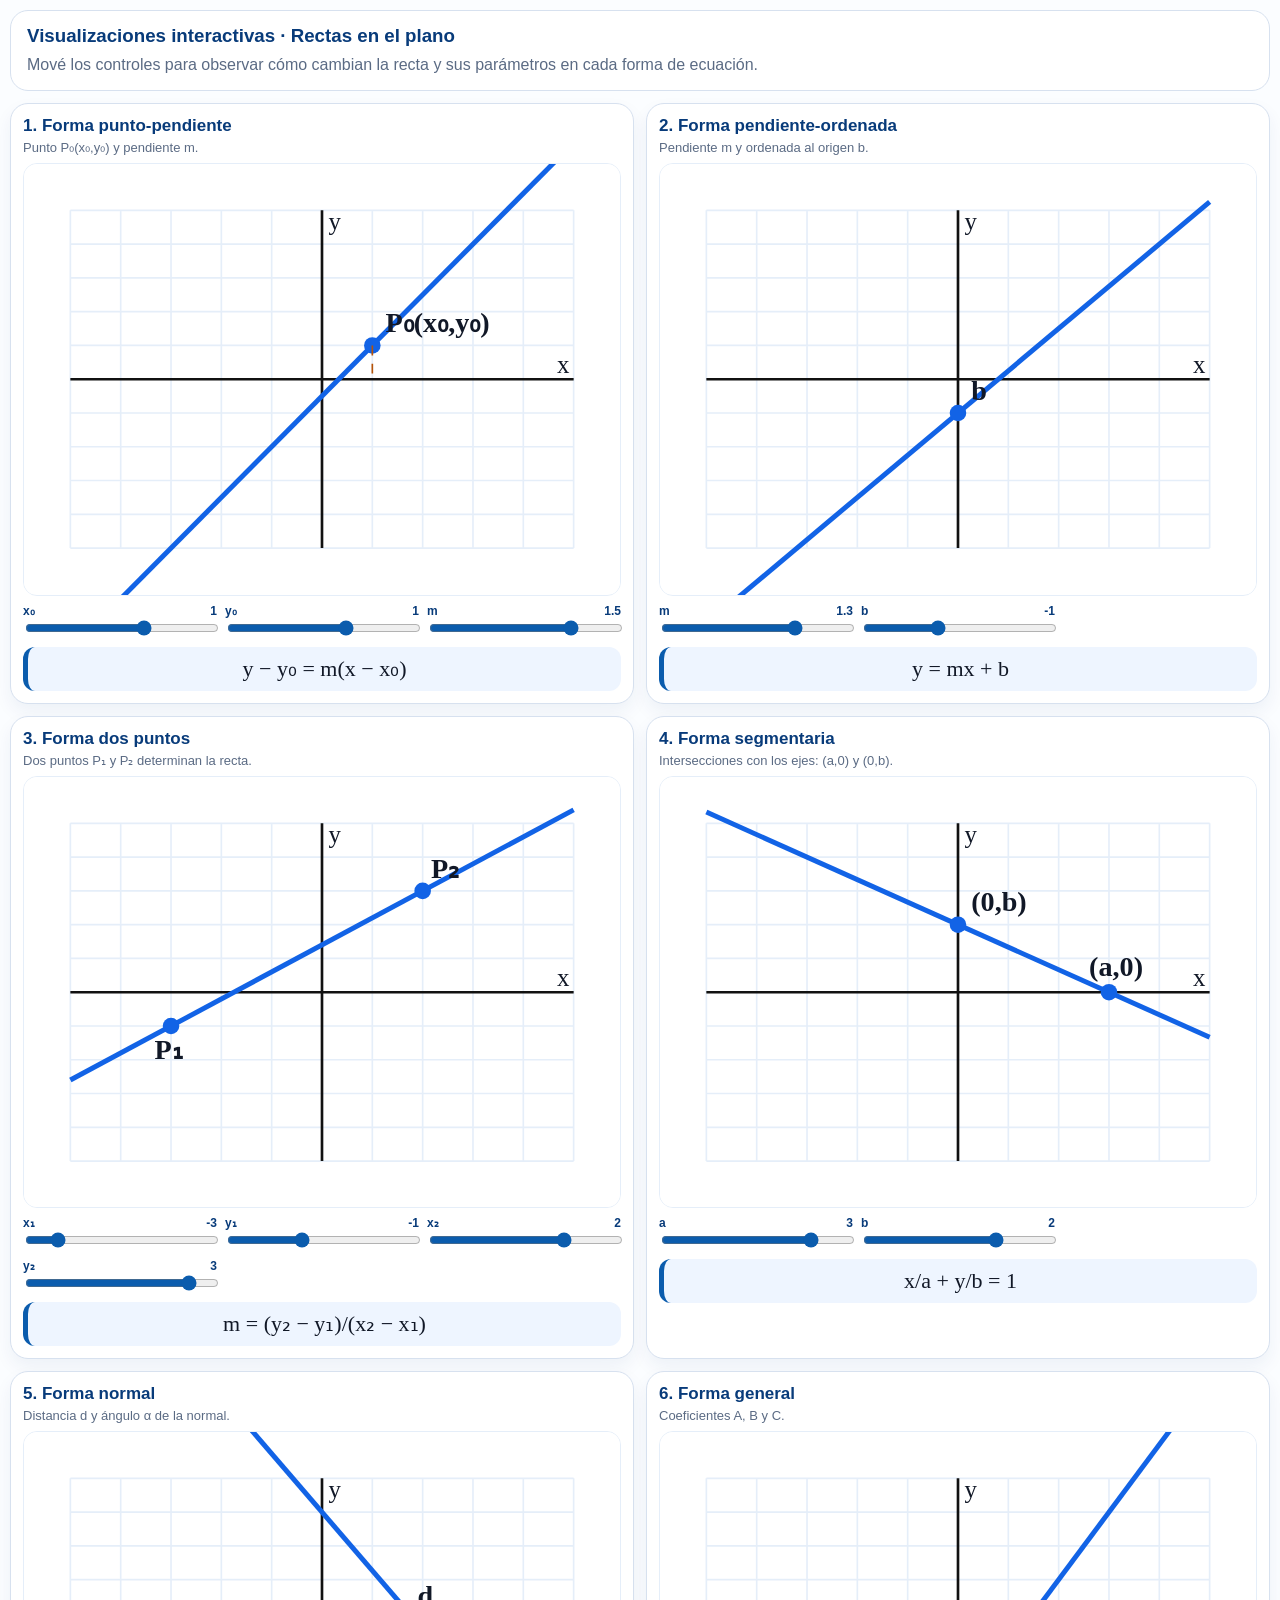
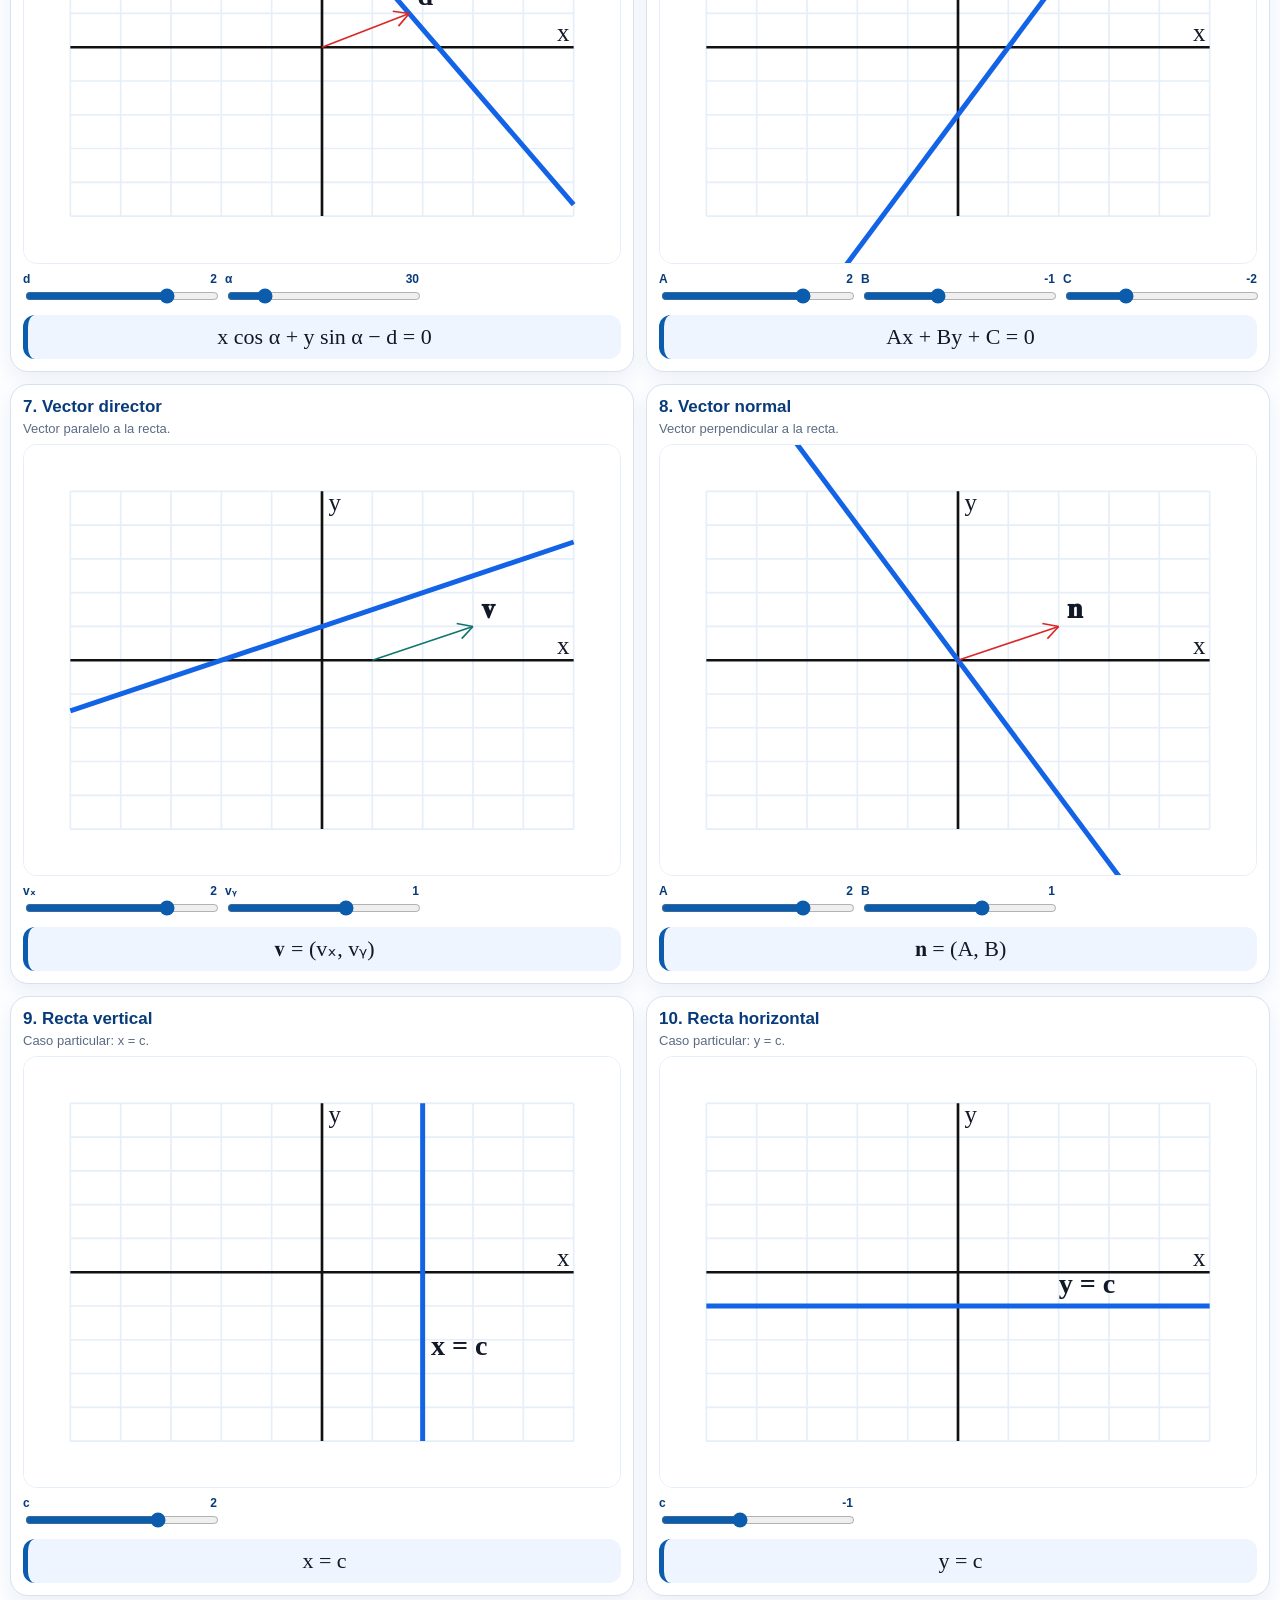
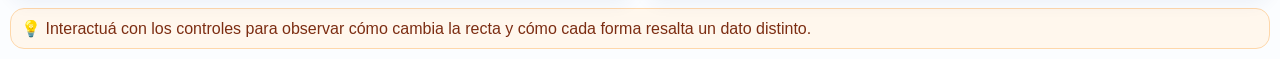
==== rectas_visual_embed.html @ 921d358c "Add files via upload" ====
<!DOCTYPE html>
<html lang="es">
<head>
<meta charset="UTF-8" />
<meta name="viewport" content="width=device-width, initial-scale=1" />
<title>Visualizaciones · Rectas en el plano</title>
<style>
  :root{--blue:#0b5cad;--blue2:#083b7a;--line:#d7e1ef;--soft:#eef5ff;--text:#172033;--muted:#5b6b84;--orange:#b45309;--green:#0f766e;--red:#dc2626}
  *{box-sizing:border-box}
  body{margin:0;background:#fbfdff;color:var(--text);font-family:"Segoe UI",Arial,sans-serif}
  .wrap{padding:10px}
  .intro{background:white;border:1px solid var(--line);border-radius:18px;padding:14px 16px;margin-bottom:12px}
  .intro h3{margin:0 0 6px;color:var(--blue2)}
  .intro p{margin:0;color:var(--muted);line-height:1.45}
  .grid{display:grid;grid-template-columns:repeat(2,minmax(0,1fr));gap:12px}
  .card{background:white;border:1px solid var(--line);border-radius:18px;padding:12px;box-shadow:0 8px 18px rgba(8,59,122,.06)}
  .card h4{margin:0 0 4px;color:var(--blue2);font-size:17px}
  .card p{margin:0 0 8px;color:var(--muted);font-size:13px}
  svg{width:100%;height:auto;display:block;border:1px solid #e5eef9;border-radius:14px;background:white}
  .formula{background:var(--soft);border-left:5px solid var(--blue);border-radius:12px;padding:9px;margin-top:8px;text-align:center;font-family:"Cambria Math",Georgia,serif;font-size:22px;color:#111827}
  .controls{display:grid;grid-template-columns:repeat(3,minmax(0,1fr));gap:8px;margin-top:8px}
  .control{font-size:12px;color:var(--blue2);font-weight:700}
  .control label{display:flex;justify-content:space-between;gap:6px}
  input[type=range]{width:100%;accent-color:var(--blue)}
  .note{margin-top:12px;background:#fff7ed;border:1px solid #fed7aa;border-radius:14px;padding:10px;color:#7c2d12}
  .axis{stroke:#111;stroke-width:1.6}
  .gridline{stroke:#e5eef9;stroke-width:1}
  .line{stroke:#1263e6;stroke-width:3}
  .dash{stroke-dasharray:6 5}
  .pt{fill:#1263e6}
  .orange{stroke:var(--orange);fill:var(--orange)}
  .green{stroke:var(--green);fill:var(--green)}
  .red{stroke:var(--red);fill:var(--red)}
  text{font-family:"Cambria Math",Georgia,serif;font-size:15px;fill:#111827}
  .label{font-weight:700;font-size:17px}
  @media(max-width:850px){.grid{grid-template-columns:1fr}.controls{grid-template-columns:1fr 1fr}}
</style>
</head>
<body>
<div class="wrap">
  <div class="intro">
    <h3>Visualizaciones interactivas · Rectas en el plano</h3>
    <p>Mové los controles para observar cómo cambian la recta y sus parámetros en cada forma de ecuación.</p>
  </div>

  <div class="grid">
    <div class="card" data-kind="pointSlope">
      <h4>1. Forma punto-pendiente</h4><p>Punto P₀(x₀,y₀) y pendiente m.</p>
      <svg viewBox="0 0 360 260"></svg>
      <div class="controls">
        <div class="control"><label>x₀ <span data-val="x0"></span></label><input data-var="x0" type="range" min="-4" max="4" step="0.5" value="1"></div>
        <div class="control"><label>y₀ <span data-val="y0"></span></label><input data-var="y0" type="range" min="-4" max="4" step="0.5" value="1"></div>
        <div class="control"><label>m <span data-val="m"></span></label><input data-var="m" type="range" min="-3" max="3" step="0.25" value="1.5"></div>
      </div>
      <div class="formula">y − y₀ = m(x − x₀)</div>
    </div>

    <div class="card" data-kind="slopeIntercept">
      <h4>2. Forma pendiente-ordenada</h4><p>Pendiente m y ordenada al origen b.</p>
      <svg viewBox="0 0 360 260"></svg>
      <div class="controls">
        <div class="control"><label>m <span data-val="m"></span></label><input data-var="m" type="range" min="-3" max="3" step="0.25" value="1.2"></div>
        <div class="control"><label>b <span data-val="b"></span></label><input data-var="b" type="range" min="-4" max="4" step="0.5" value="-1"></div>
      </div>
      <div class="formula">y = mx + b</div>
    </div>

    <div class="card" data-kind="twoPoints">
      <h4>3. Forma dos puntos</h4><p>Dos puntos P₁ y P₂ determinan la recta.</p>
      <svg viewBox="0 0 360 260"></svg>
      <div class="controls">
        <div class="control"><label>x₁ <span data-val="x1"></span></label><input data-var="x1" type="range" min="-4" max="3" step="0.5" value="-3"></div>
        <div class="control"><label>y₁ <span data-val="y1"></span></label><input data-var="y1" type="range" min="-4" max="4" step="0.5" value="-1"></div>
        <div class="control"><label>x₂ <span data-val="x2"></span></label><input data-var="x2" type="range" min="-3" max="4" step="0.5" value="2"></div>
        <div class="control"><label>y₂ <span data-val="y2"></span></label><input data-var="y2" type="range" min="-4" max="4" step="0.5" value="3"></div>
      </div>
      <div class="formula">m = (y₂ − y₁)/(x₂ − x₁)</div>
    </div>

    <div class="card" data-kind="intercepts">
      <h4>4. Forma segmentaria</h4><p>Intersecciones con los ejes: (a,0) y (0,b).</p>
      <svg viewBox="0 0 360 260"></svg>
      <div class="controls">
        <div class="control"><label>a <span data-val="a"></span></label><input data-var="a" type="range" min="-5" max="5" step="0.5" value="3"></div>
        <div class="control"><label>b <span data-val="b"></span></label><input data-var="b" type="range" min="-5" max="5" step="0.5" value="2"></div>
      </div>
      <div class="formula">x/a + y/b = 1</div>
    </div>

    <div class="card" data-kind="normal">
      <h4>5. Forma normal</h4><p>Distancia d y ángulo α de la normal.</p>
      <svg viewBox="0 0 360 260"></svg>
      <div class="controls">
        <div class="control"><label>d <span data-val="d"></span></label><input data-var="d" type="range" min="-4" max="4" step="0.5" value="2"></div>
        <div class="control"><label>α <span data-val="alpha"></span></label><input data-var="alpha" type="range" min="0" max="180" step="5" value="30"></div>
      </div>
      <div class="formula">x cos α + y sin α − d = 0</div>
    </div>

    <div class="card" data-kind="general">
      <h4>6. Forma general</h4><p>Coeficientes A, B y C.</p>
      <svg viewBox="0 0 360 260"></svg>
      <div class="controls">
        <div class="control"><label>A <span data-val="A"></span></label><input data-var="A" type="range" min="-4" max="4" step="0.5" value="2"></div>
        <div class="control"><label>B <span data-val="B"></span></label><input data-var="B" type="range" min="-4" max="4" step="0.5" value="-1"></div>
        <div class="control"><label>C <span data-val="C"></span></label><input data-var="C" type="range" min="-5" max="5" step="0.5" value="-2"></div>
      </div>
      <div class="formula">Ax + By + C = 0</div>
    </div>

    <div class="card" data-kind="director">
      <h4>7. Vector director</h4><p>Vector paralelo a la recta.</p>
      <svg viewBox="0 0 360 260"></svg>
      <div class="controls">
        <div class="control"><label>vₓ <span data-val="vx"></span></label><input data-var="vx" type="range" min="-4" max="4" step="0.5" value="2"></div>
        <div class="control"><label>vᵧ <span data-val="vy"></span></label><input data-var="vy" type="range" min="-4" max="4" step="0.5" value="1"></div>
      </div>
      <div class="formula">𝐯 = (vₓ, vᵧ)</div>
    </div>

    <div class="card" data-kind="normalVector">
      <h4>8. Vector normal</h4><p>Vector perpendicular a la recta.</p>
      <svg viewBox="0 0 360 260"></svg>
      <div class="controls">
        <div class="control"><label>A <span data-val="A"></span></label><input data-var="A" type="range" min="-4" max="4" step="0.5" value="2"></div>
        <div class="control"><label>B <span data-val="B"></span></label><input data-var="B" type="range" min="-4" max="4" step="0.5" value="1"></div>
      </div>
      <div class="formula">𝐧 = (A, B)</div>
    </div>

    <div class="card" data-kind="vertical">
      <h4>9. Recta vertical</h4><p>Caso particular: x = c.</p>
      <svg viewBox="0 0 360 260"></svg>
      <div class="controls">
        <div class="control"><label>c <span data-val="c"></span></label><input data-var="c" type="range" min="-5" max="5" step="0.5" value="2"></div>
      </div>
      <div class="formula">x = c</div>
    </div>

    <div class="card" data-kind="horizontal">
      <h4>10. Recta horizontal</h4><p>Caso particular: y = c.</p>
      <svg viewBox="0 0 360 260"></svg>
      <div class="controls">
        <div class="control"><label>c <span data-val="c"></span></label><input data-var="c" type="range" min="-5" max="5" step="0.5" value="-1"></div>
      </div>
      <div class="formula">y = c</div>
    </div>
  </div>

  <div class="note">💡 Interactuá con los controles para observar cómo cambia la recta y cómo cada forma resalta un dato distinto.</div>
</div>

<script>
(() => {
  const W = 360, H = 260;
  const view = { xmin:-5, xmax:5, ymin:-5, ymax:5, pad:28 };
  const cards = [...document.querySelectorAll(".card")];

  function val(card, name){ return Number(card.querySelector(`[data-var="${name}"]`)?.value || 0); }
  function fmt(n){ const r = Math.round(n*100)/100; return Number.isInteger(r) ? String(r) : r.toFixed(1); }
  function P(x,y){
    const w = W - 2*view.pad, h = H - 2*view.pad;
    return { x:view.pad+(x-view.xmin)/(view.xmax-view.xmin)*w, y:view.pad+(view.ymax-y)/(view.ymax-view.ymin)*h };
  }
  function lineEl(x1,y1,x2,y2, cls="line", dash=false){
    const el = document.createElementNS("http://www.w3.org/2000/svg","line");
    el.setAttribute("x1",x1); el.setAttribute("y1",y1); el.setAttribute("x2",x2); el.setAttribute("y2",y2);
    el.setAttribute("class", cls + (dash ? " dash" : ""));
    return el;
  }
  function textEl(x,y,t,cls=""){
    const el = document.createElementNS("http://www.w3.org/2000/svg","text");
    el.setAttribute("x",x); el.setAttribute("y",y); if(cls) el.setAttribute("class",cls); el.textContent=t; return el;
  }
  function circleEl(x,y,r=5,cls="pt"){
    const el = document.createElementNS("http://www.w3.org/2000/svg","circle");
    el.setAttribute("cx",x); el.setAttribute("cy",y); el.setAttribute("r",r); el.setAttribute("class",cls); return el;
  }
  function pathLineFromMB(m,b){
    const x1=view.xmin, y1=m*x1+b, x2=view.xmax, y2=m*x2+b;
    return [P(x1,y1), P(x2,y2)];
  }
  function pathGeneral(A,B,C){
    if(Math.abs(A)<0.001 && Math.abs(B)<0.001) return [P(-5,0),P(5,0)];
    if(Math.abs(B)>0.001) return pathLineFromMB(-A/B, -C/B);
    const x = -C/A; return [P(x,view.ymin), P(x,view.ymax)];
  }
  function drawBase(svg){
    svg.innerHTML = "";
    const bg = document.createElementNS("http://www.w3.org/2000/svg","rect");
    bg.setAttribute("width",W); bg.setAttribute("height",H); bg.setAttribute("fill","white"); svg.appendChild(bg);
    for(let i=-5;i<=5;i++){
      const a=P(i,view.ymin), b=P(i,view.ymax); svg.appendChild(lineEl(a.x,a.y,b.x,b.y,"gridline"));
      const c=P(view.xmin,i), d=P(view.xmax,i); svg.appendChild(lineEl(c.x,c.y,d.x,d.y,"gridline"));
    }
    const x0=P(view.xmin,0), x1=P(view.xmax,0), y0=P(0,view.ymin), y1=P(0,view.ymax);
    svg.appendChild(lineEl(x0.x,x0.y,x1.x,x1.y,"axis"));
    svg.appendChild(lineEl(y0.x,y0.y,y1.x,y1.y,"axis"));
    svg.appendChild(textEl(x1.x-10,x1.y-4,"x"));
    svg.appendChild(textEl(y1.x+4,y1.y+12,"y"));
  }
  function drawArrow(svg, p1, p2, cls="green"){
    svg.appendChild(lineEl(p1.x,p1.y,p2.x,p2.y,cls));
    const ang=Math.atan2(p2.y-p1.y,p2.x-p1.x), len=10;
    const a1={x:p2.x-len*Math.cos(ang-.5),y:p2.y-len*Math.sin(ang-.5)};
    const a2={x:p2.x-len*Math.cos(ang+.5),y:p2.y-len*Math.sin(ang+.5)};
    svg.appendChild(lineEl(a1.x,a1.y,p2.x,p2.y,cls));
    svg.appendChild(lineEl(a2.x,a2.y,p2.x,p2.y,cls));
  }
  function updateValues(card){
    card.querySelectorAll("input").forEach(inp=>{
      const span = card.querySelector(`[data-val="${inp.dataset.var}"]`);
      if(span) span.textContent = fmt(Number(inp.value));
    });
  }
  function draw(card){
    updateValues(card);
    const svg = card.querySelector("svg");
    drawBase(svg);
    const kind = card.dataset.kind;
    let a,b,p,q,m;

    if(kind==="pointSlope"){
      const x0=val(card,"x0"), y0=val(card,"y0"); m=val(card,"m");
      [a,b]=pathLineFromMB(m,y0-m*x0); svg.appendChild(lineEl(a.x,a.y,b.x,b.y));
      p=P(x0,y0); svg.appendChild(circleEl(p.x,p.y)); svg.appendChild(textEl(p.x+8,p.y-8,"P₀(x₀,y₀)","label"));
      const px=P(x0,0); svg.appendChild(lineEl(p.x,p.y,px.x,px.y,"orange",true));
    }
    if(kind==="slopeIntercept"){
      m=val(card,"m"); const bb=val(card,"b"); [a,b]=pathLineFromMB(m,bb); svg.appendChild(lineEl(a.x,a.y,b.x,b.y));
      p=P(0,bb); svg.appendChild(circleEl(p.x,p.y)); svg.appendChild(textEl(p.x+8,p.y-8,"b","label"));
    }
    if(kind==="twoPoints"){
      const x1=val(card,"x1"), y1=val(card,"y1"), x2=val(card,"x2"), y2=val(card,"y2");
      if(Math.abs(x2-x1)<.01){ a=P(x1,-5); b=P(x1,5); } else { m=(y2-y1)/(x2-x1); [a,b]=pathLineFromMB(m,y1-m*x1); }
      svg.appendChild(lineEl(a.x,a.y,b.x,b.y)); p=P(x1,y1); q=P(x2,y2);
      svg.appendChild(circleEl(p.x,p.y)); svg.appendChild(circleEl(q.x,q.y)); svg.appendChild(textEl(p.x-10,p.y+20,"P₁","label")); svg.appendChild(textEl(q.x+5,q.y-8,"P₂","label"));
    }
    if(kind==="intercepts"){
      const aa=val(card,"a") || .5, bb=val(card,"b") || .5;
      [a,b]=pathLineFromMB(-bb/aa,bb); svg.appendChild(lineEl(a.x,a.y,b.x,b.y));
      p=P(aa,0); q=P(0,bb); svg.appendChild(circleEl(p.x,p.y)); svg.appendChild(circleEl(q.x,q.y)); svg.appendChild(textEl(p.x-12,p.y-10,"(a,0)","label")); svg.appendChild(textEl(q.x+8,q.y-8,"(0,b)","label"));
    }
    if(kind==="normal"){
      const d=val(card,"d"), alpha=val(card,"alpha")*Math.PI/180, A=Math.cos(alpha), B=Math.sin(alpha), C=-d;
      [a,b]=pathGeneral(A,B,C); svg.appendChild(lineEl(a.x,a.y,b.x,b.y));
      const O=P(0,0), N=P(A*d,B*d); drawArrow(svg,O,N,"red"); svg.appendChild(textEl(N.x+5,N.y-5,"d","label"));
    }
    if(kind==="general"){
      const A=val(card,"A"), B=val(card,"B"), C=val(card,"C"); [a,b]=pathGeneral(A,B,C); svg.appendChild(lineEl(a.x,a.y,b.x,b.y));
    }
    if(kind==="director"){
      const vx=val(card,"vx") || 1, vy=val(card,"vy"); [a,b]=pathLineFromMB(vy/vx,1); svg.appendChild(lineEl(a.x,a.y,b.x,b.y)); p=P(1,0); q=P(1+vx,vy); drawArrow(svg,p,q,"green"); svg.appendChild(textEl(q.x+5,q.y-5,"𝐯","label"));
    }
    if(kind==="normalVector"){
      const A=val(card,"A"), B=val(card,"B"); [a,b]=pathGeneral(A,B,0); svg.appendChild(lineEl(a.x,a.y,b.x,b.y)); p=P(0,0); q=P(A,B); drawArrow(svg,p,q,"red"); svg.appendChild(textEl(q.x+5,q.y-5,"𝐧","label"));
    }
    if(kind==="vertical"){
      const c=val(card,"c"); a=P(c,view.ymin); b=P(c,view.ymax); svg.appendChild(lineEl(a.x,a.y,b.x,b.y)); svg.appendChild(textEl(P(c,0).x+5,P(c,0).y+50,"x = c","label"));
    }
    if(kind==="horizontal"){
      const c=val(card,"c"); a=P(view.xmin,c); b=P(view.xmax,c); svg.appendChild(lineEl(a.x,a.y,b.x,b.y)); svg.appendChild(textEl(P(2,c).x,P(2,c).y-8,"y = c","label"));
    }
  }

  cards.forEach(card => {
    card.querySelectorAll("input").forEach(inp => inp.addEventListener("input", () => draw(card)));
    draw(card);
  });
})();
</script>
</body>
</html>
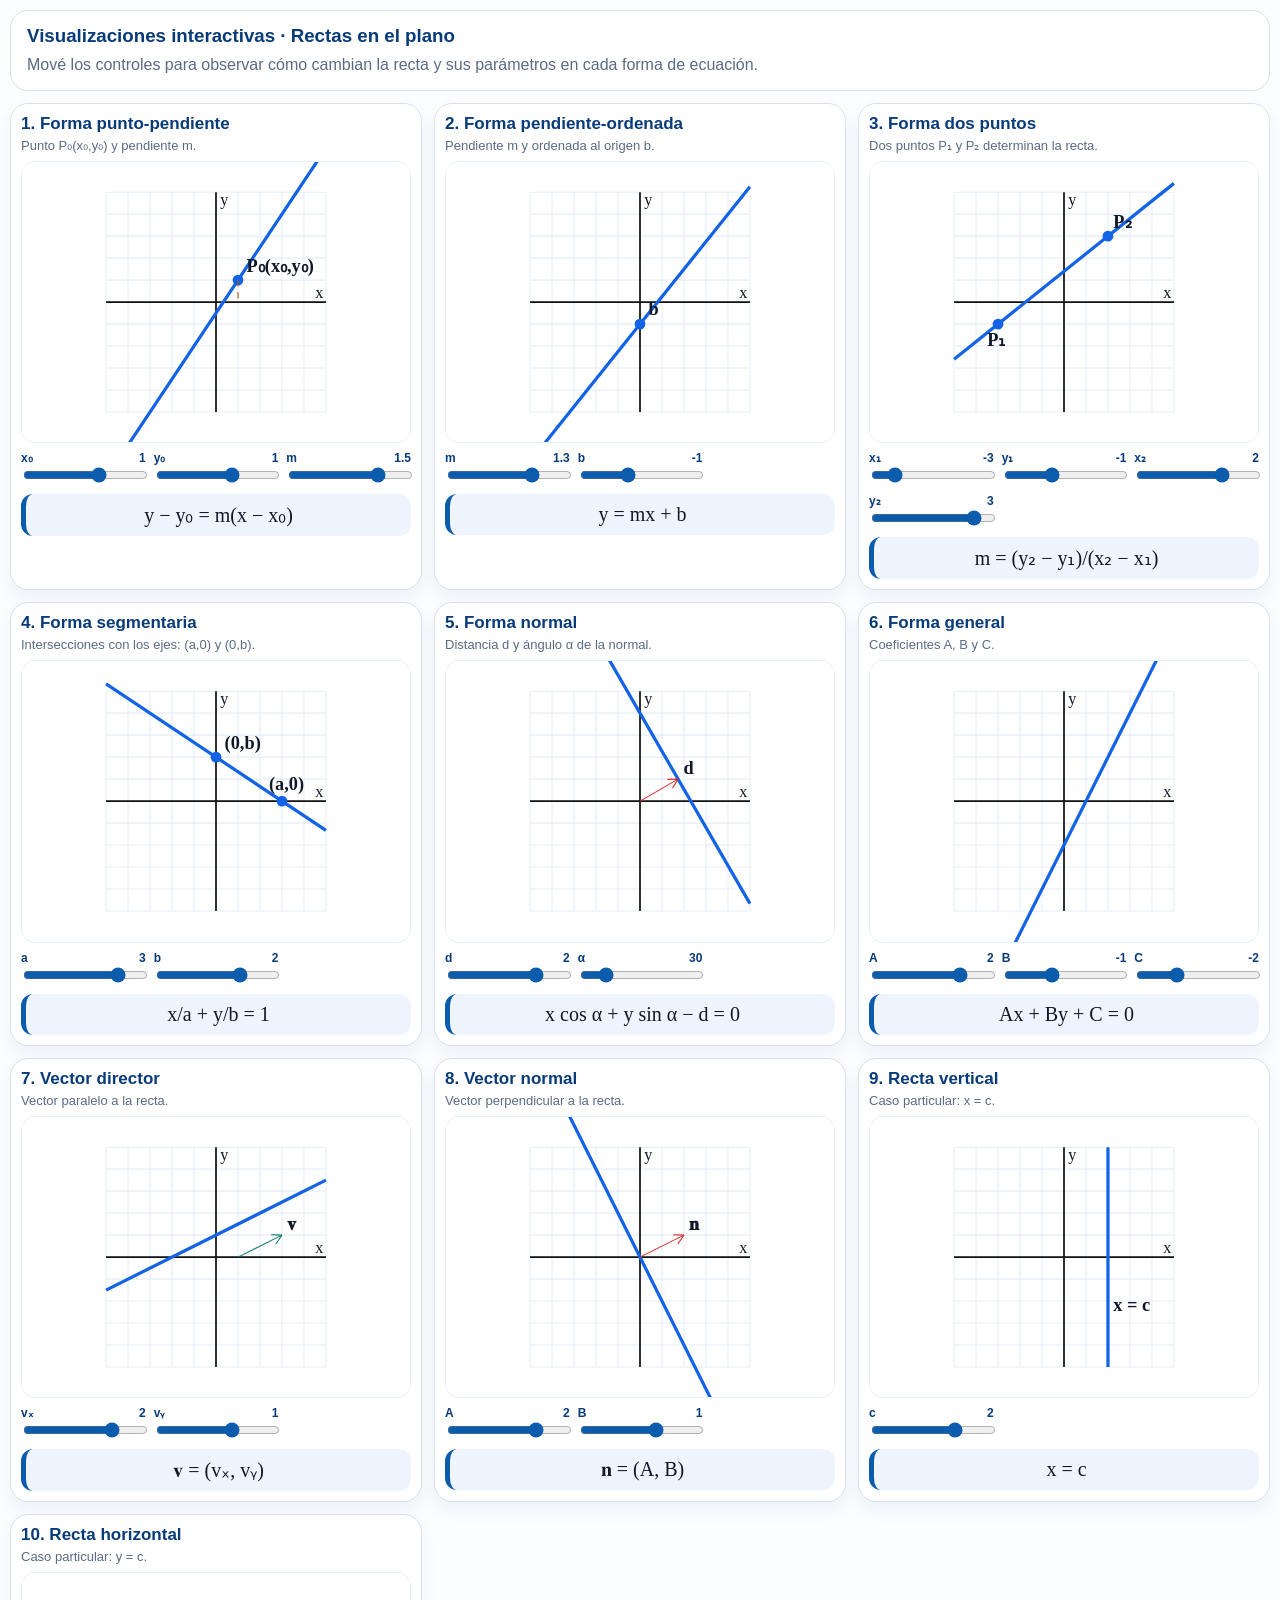
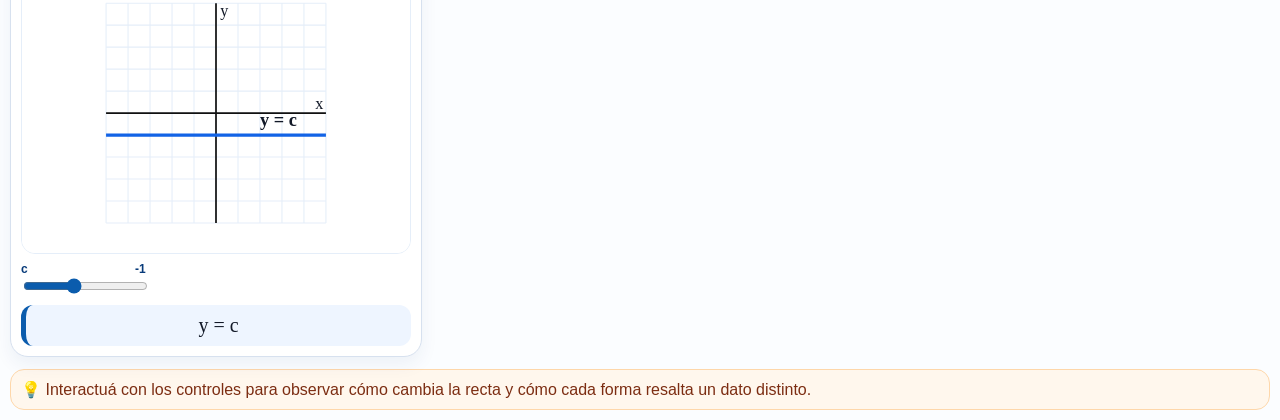
==== commit 04940c2b: "Add files via upload" ====
--- a/rectas_visual_embed.html
+++ b/rectas_visual_embed.html
@@ -12,12 +12,12 @@
   .intro{background:white;border:1px solid var(--line);border-radius:18px;padding:14px 16px;margin-bottom:12px}
   .intro h3{margin:0 0 6px;color:var(--blue2)}
   .intro p{margin:0;color:var(--muted);line-height:1.45}
-  .grid{display:grid;grid-template-columns:repeat(2,minmax(0,1fr));gap:12px}
-  .card{background:white;border:1px solid var(--line);border-radius:18px;padding:12px;box-shadow:0 8px 18px rgba(8,59,122,.06)}
+  .grid{display:grid;grid-template-columns:repeat(5,minmax(190px,1fr));gap:12px}
+  .card{background:white;border:1px solid var(--line);border-radius:18px;padding:10px;box-shadow:0 8px 18px rgba(8,59,122,.06)}
   .card h4{margin:0 0 4px;color:var(--blue2);font-size:17px}
   .card p{margin:0 0 8px;color:var(--muted);font-size:13px}
   svg{width:100%;height:auto;display:block;border:1px solid #e5eef9;border-radius:14px;background:white}
-  .formula{background:var(--soft);border-left:5px solid var(--blue);border-radius:12px;padding:9px;margin-top:8px;text-align:center;font-family:"Cambria Math",Georgia,serif;font-size:22px;color:#111827}
+  .formula{background:var(--soft);border-left:5px solid var(--blue);border-radius:12px;padding:9px;margin-top:8px;text-align:center;font-family:"Cambria Math",Georgia,serif;font-size:20px;color:#111827}
   .controls{display:grid;grid-template-columns:repeat(3,minmax(0,1fr));gap:8px;margin-top:8px}
   .control{font-size:12px;color:var(--blue2);font-weight:700}
   .control label{display:flex;justify-content:space-between;gap:6px}
@@ -33,7 +33,7 @@
   .red{stroke:var(--red);fill:var(--red)}
   text{font-family:"Cambria Math",Georgia,serif;font-size:15px;fill:#111827}
   .label{font-weight:700;font-size:17px}
-  @media(max-width:850px){.grid{grid-template-columns:1fr}.controls{grid-template-columns:1fr 1fr}}
+  @media(max-width:1350px){.grid{grid-template-columns:repeat(3,minmax(190px,1fr))}} @media(max-width:850px){.grid{grid-template-columns:1fr}.controls{grid-template-columns:1fr 1fr}}
 </style>
 </head>
 <body>
@@ -159,8 +159,13 @@
   function val(card, name){ return Number(card.querySelector(`[data-var="${name}"]`)?.value || 0); }
   function fmt(n){ const r = Math.round(n*100)/100; return Number.isInteger(r) ? String(r) : r.toFixed(1); }
   function P(x,y){
-    const w = W - 2*view.pad, h = H - 2*view.pad;
-    return { x:view.pad+(x-view.xmin)/(view.xmax-view.xmin)*w, y:view.pad+(view.ymax-y)/(view.ymax-view.ymin)*h };
+    const s = Math.min(W - 2*view.pad, H - 2*view.pad);
+    const ox = (W - s) / 2;
+    const oy = (H - s) / 2;
+    return {
+      x: ox + (x-view.xmin)/(view.xmax-view.xmin)*s,
+      y: oy + (view.ymax-y)/(view.ymax-view.ymin)*s
+    };
   }
   function lineEl(x1,y1,x2,y2, cls="line", dash=false){
     const el = document.createElementNS("http://www.w3.org/2000/svg","line");
